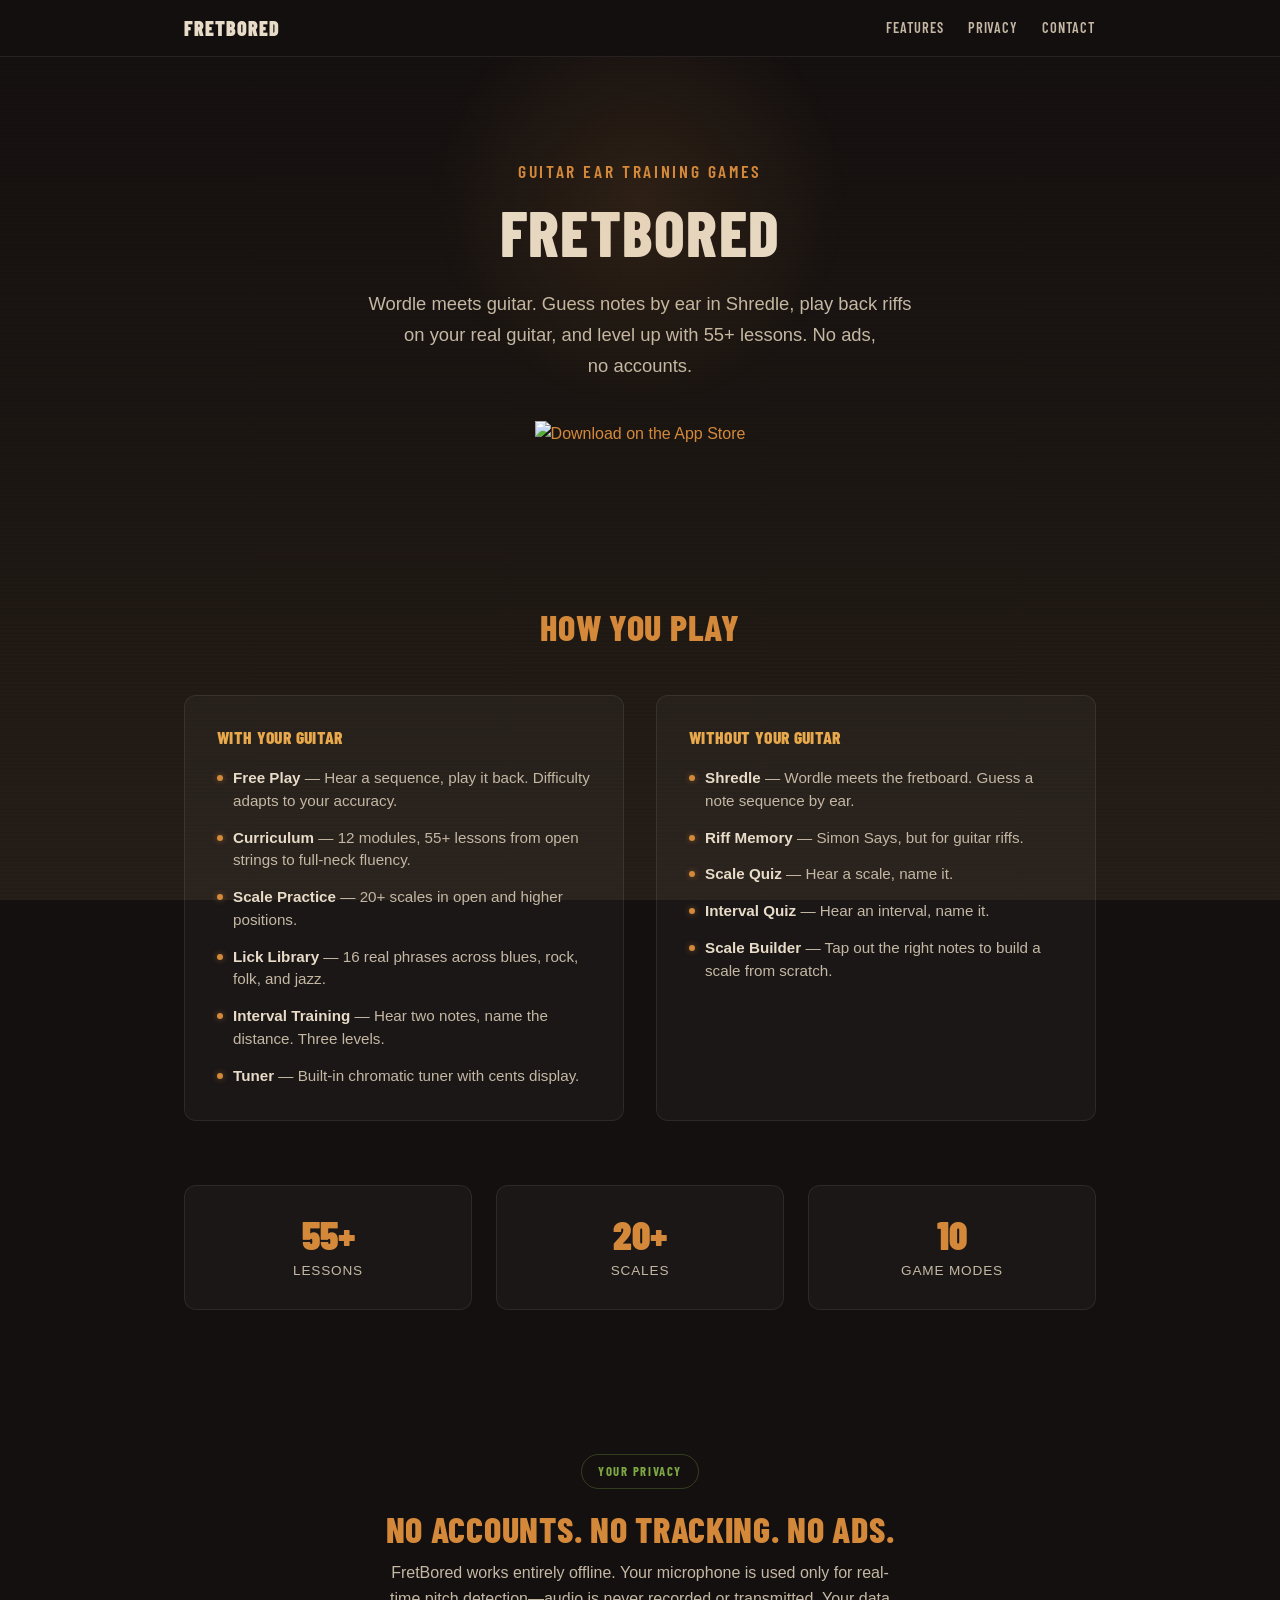
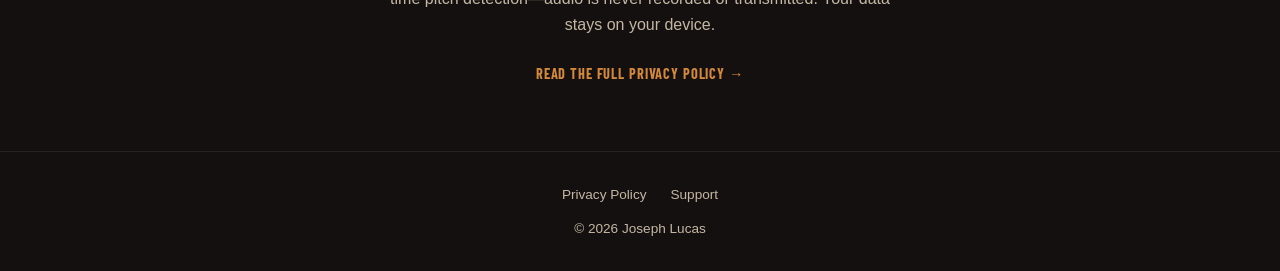
==== index.html @ 246f92b3 "first" ====
<!DOCTYPE html>
<html lang="en">
<head>
  <meta charset="UTF-8">
  <meta name="viewport" content="width=device-width, initial-scale=1.0">
  <title>FretBored — Guitar Ear Training Games</title>
  <meta name="description" content="Wordle meets guitar. Guess notes by ear in Shredle, play back riffs on your real guitar, and level up with 55+ lessons. No ads, no accounts.">
  <link rel="stylesheet" href="css/style.css">
</head>
<body>

  <nav class="site-nav">
    <div class="container">
      <a href="/" class="logo">FretBored</a>
      <ul class="nav-links">
        <li><a href="#features">Features</a></li>
        <li><a href="privacy.html">Privacy</a></li>
        <li><a href="mailto:support@fretbored.com">Contact</a></li>
      </ul>
    </div>
  </nav>

  <section class="hero">
    <div class="container">
      <p class="subtitle">Guitar Ear Training Games</p>
      <h1>FretBored</h1>
      <p class="tagline">
        Wordle meets guitar. Guess notes by ear in Shredle, play back riffs
        on your real guitar, and level up with 55+ lessons. No&nbsp;ads,
        no&nbsp;accounts.
      </p>
      <a href="https://apps.apple.com/app/fretbored" class="app-store-badge" aria-label="Download on the App Store">
        <img src="https://developer.apple.com/assets/elements/badges/download-on-the-app-store.svg"
             alt="Download on the App Store">
      </a>
    </div>
  </section>

  <section id="features">
    <div class="container">
      <h2 style="text-align:center;">How You Play</h2>
      <div class="features-grid">

        <div class="feature-column">
          <h3>With Your Guitar</h3>
          <ul class="feature-list">
            <li><span class="dot"></span><span><strong>Free Play</strong> &mdash; Hear a sequence, play it back. Difficulty adapts to your accuracy.</span></li>
            <li><span class="dot"></span><span><strong>Curriculum</strong> &mdash; 12 modules, 55+ lessons from open strings to full-neck fluency.</span></li>
            <li><span class="dot"></span><span><strong>Scale Practice</strong> &mdash; 20+ scales in open and higher positions.</span></li>
            <li><span class="dot"></span><span><strong>Lick Library</strong> &mdash; 16 real phrases across blues, rock, folk, and jazz.</span></li>
            <li><span class="dot"></span><span><strong>Interval Training</strong> &mdash; Hear two notes, name the distance. Three levels.</span></li>
            <li><span class="dot"></span><span><strong>Tuner</strong> &mdash; Built-in chromatic tuner with cents display.</span></li>
          </ul>
        </div>

        <div class="feature-column">
          <h3>Without Your Guitar</h3>
          <ul class="feature-list">
            <li><span class="dot"></span><span><strong>Shredle</strong> &mdash; Wordle meets the fretboard. Guess a note sequence by ear.</span></li>
            <li><span class="dot"></span><span><strong>Riff Memory</strong> &mdash; Simon Says, but for guitar riffs.</span></li>
            <li><span class="dot"></span><span><strong>Scale Quiz</strong> &mdash; Hear a scale, name it.</span></li>
            <li><span class="dot"></span><span><strong>Interval Quiz</strong> &mdash; Hear an interval, name it.</span></li>
            <li><span class="dot"></span><span><strong>Scale Builder</strong> &mdash; Tap out the right notes to build a scale from scratch.</span></li>
          </ul>
        </div>

      </div>

      <div class="highlights">
        <div class="highlight-card">
          <div class="number">55+</div>
          <div class="label">Lessons</div>
        </div>
        <div class="highlight-card">
          <div class="number">20+</div>
          <div class="label">Scales</div>
        </div>
        <div class="highlight-card">
          <div class="number">10</div>
          <div class="label">Game Modes</div>
        </div>
      </div>
    </div>
  </section>

  <section class="privacy-callout">
    <div class="container">
      <div class="badge">Your Privacy</div>
      <h2>No Accounts. No Tracking. No&nbsp;Ads.</h2>
      <p>
        FretBored works entirely offline. Your microphone is used only for
        real-time pitch detection&mdash;audio is never recorded or transmitted.
        Your data stays on your device.
      </p>
      <a href="privacy.html" class="cta-link">Read the full privacy policy &rarr;</a>
    </div>
  </section>

  <footer class="site-footer">
    <div class="container">
      <ul class="footer-links">
        <li><a href="privacy.html">Privacy Policy</a></li>
        <li><a href="mailto:support@fretbored.com">Support</a></li>
      </ul>
      <p>&copy; 2026 Joseph Lucas</p>
    </div>
  </footer>

</body>
</html>
---- css/style.css ----
/* ── FretBored — amp-style theme ── */

@import url('https://fonts.googleapis.com/css2?family=Barlow+Condensed:wght@500;600;700;800;900&display=swap');

:root {
  --bg-dark: #141010;
  --bg-mid: #1c1612;
  --bg-light: #261e18;
  --cream: #e8dcc8;
  --cream-muted: #c4b8a4;
  --amber: #d4893a;
  --amber-light: #e8a84c;
  --amber-dark: #a56a2a;
  --copper: #b87333;
  --chrome: #8a8a8a;
  --chrome-bright: #b0b0b0;
  --chrome-dark: #4a4a4a;
  --rosewood: #231b14;
  --success: #7da844;
  --panel-border: rgba(255, 255, 255, 0.08);
  --panel-bg: rgba(255, 255, 255, 0.03);
  --font-display: 'Barlow Condensed', sans-serif;
}

*, *::before, *::after { box-sizing: border-box; margin: 0; padding: 0; }

html { scroll-behavior: smooth; }

body {
  font-family: -apple-system, BlinkMacSystemFont, "Segoe UI", Roboto, Helvetica, Arial, sans-serif;
  background: var(--bg-dark);
  color: var(--cream);
  line-height: 1.6;
  min-height: 100vh;
  -webkit-font-smoothing: antialiased;
}

/* ── Tolex background texture ── */

body::before {
  content: '';
  position: fixed;
  inset: 0;
  background:
    repeating-linear-gradient(
      0deg,
      transparent,
      transparent 2px,
      rgba(0, 0, 0, 0.06) 2px,
      rgba(0, 0, 0, 0.06) 4px
    ),
    linear-gradient(180deg, var(--bg-dark) 0%, var(--bg-mid) 50%, var(--bg-light) 100%);
  z-index: -1;
  pointer-events: none;
}

/* ── Layout ── */

.container {
  max-width: 960px;
  margin: 0 auto;
  padding: 0 24px;
}

section {
  padding: 80px 0;
}

a {
  color: var(--amber);
  text-decoration: none;
  transition: color 0.2s;
}
a:hover { color: var(--amber-light); }

/* ── Typography ── */

h1, h2, h3, h4 {
  font-family: var(--font-display);
  font-weight: 800;
  line-height: 1.1;
  letter-spacing: 0.02em;
  text-transform: uppercase;
}

h1 { font-size: clamp(2.5rem, 6vw, 4rem); }
h2 { font-size: clamp(1.5rem, 4vw, 2.25rem); color: var(--amber); }
h3 { font-size: 1.2rem; color: var(--amber-light); }

/* ── Nav ── */

.site-nav {
  position: sticky;
  top: 0;
  z-index: 100;
  background: rgba(20, 16, 16, 0.85);
  backdrop-filter: blur(12px);
  -webkit-backdrop-filter: blur(12px);
  border-bottom: 1px solid var(--panel-border);
}

.site-nav .container {
  display: flex;
  align-items: center;
  justify-content: space-between;
  height: 56px;
}

.site-nav .logo {
  font-family: var(--font-display);
  font-weight: 900;
  font-size: 1.25rem;
  color: var(--cream);
  text-transform: uppercase;
  letter-spacing: 0.05em;
}

.site-nav .nav-links {
  display: flex;
  gap: 24px;
  list-style: none;
}

.site-nav .nav-links a {
  font-family: var(--font-display);
  font-weight: 600;
  font-size: 0.9rem;
  color: var(--cream-muted);
  text-transform: uppercase;
  letter-spacing: 0.06em;
  transition: color 0.2s;
}
.site-nav .nav-links a:hover { color: var(--amber); }

/* ── Hero ── */

.hero {
  text-align: center;
  padding: 100px 0 80px;
  position: relative;
}

.hero::after {
  content: '';
  position: absolute;
  top: 30%;
  left: 50%;
  transform: translate(-50%, -50%);
  width: 420px;
  height: 420px;
  background: radial-gradient(circle, rgba(212, 137, 58, 0.12) 0%, transparent 70%);
  pointer-events: none;
}

.hero .subtitle {
  font-family: var(--font-display);
  font-weight: 600;
  font-size: 1.1rem;
  color: var(--amber);
  text-transform: uppercase;
  letter-spacing: 0.15em;
  margin-bottom: 12px;
}

.hero h1 {
  margin-bottom: 20px;
}

.hero .tagline {
  font-size: 1.15rem;
  color: var(--cream-muted);
  max-width: 560px;
  margin: 0 auto 40px;
  line-height: 1.7;
}

.app-store-badge {
  display: inline-block;
  transition: opacity 0.2s, transform 0.2s;
}
.app-store-badge:hover {
  opacity: 0.85;
  transform: scale(1.03);
}
.app-store-badge img {
  height: 54px;
}

/* ── Features ── */

.features-grid {
  display: grid;
  grid-template-columns: 1fr 1fr;
  gap: 32px;
  margin-top: 48px;
}

.feature-column {
  background: var(--panel-bg);
  border: 1px solid var(--panel-border);
  border-radius: 12px;
  padding: 32px;
  transition: border-color 0.3s;
}
.feature-column:hover {
  border-color: rgba(212, 137, 58, 0.2);
}

.feature-column h3 {
  margin-bottom: 20px;
  font-size: 1.1rem;
}

.feature-list {
  list-style: none;
  display: flex;
  flex-direction: column;
  gap: 14px;
}

.feature-list li {
  display: flex;
  align-items: flex-start;
  gap: 10px;
  font-size: 0.95rem;
  color: var(--cream-muted);
  line-height: 1.5;
}

.feature-list .dot {
  flex-shrink: 0;
  width: 6px;
  height: 6px;
  margin-top: 8px;
  border-radius: 50%;
  background: var(--amber);
  box-shadow: 0 0 6px rgba(212, 137, 58, 0.5);
}

.feature-list strong {
  color: var(--cream);
}

/* ── Highlights row ── */

.highlights {
  display: grid;
  grid-template-columns: repeat(3, 1fr);
  gap: 24px;
  margin-top: 64px;
}

.highlight-card {
  text-align: center;
  padding: 28px 20px;
  background: var(--panel-bg);
  border: 1px solid var(--panel-border);
  border-radius: 12px;
}

.highlight-card .number {
  font-family: var(--font-display);
  font-weight: 900;
  font-size: 2.5rem;
  color: var(--amber);
  line-height: 1;
}

.highlight-card .label {
  font-size: 0.85rem;
  color: var(--cream-muted);
  margin-top: 6px;
  text-transform: uppercase;
  letter-spacing: 0.06em;
}

/* ── Privacy callout ── */

.privacy-callout {
  text-align: center;
  padding: 64px 0;
}

.privacy-callout .badge {
  display: inline-block;
  font-family: var(--font-display);
  font-weight: 700;
  font-size: 0.8rem;
  text-transform: uppercase;
  letter-spacing: 0.12em;
  color: var(--success);
  border: 1px solid rgba(125, 168, 68, 0.3);
  border-radius: 20px;
  padding: 6px 16px;
  margin-bottom: 20px;
}

.privacy-callout h2 {
  margin-bottom: 12px;
}

.privacy-callout p {
  color: var(--cream-muted);
  max-width: 520px;
  margin: 0 auto 24px;
}

.privacy-callout .cta-link {
  font-family: var(--font-display);
  font-weight: 700;
  text-transform: uppercase;
  letter-spacing: 0.06em;
  font-size: 0.9rem;
}

/* ── Footer ── */

.site-footer {
  border-top: 1px solid var(--panel-border);
  padding: 32px 0;
  text-align: center;
  font-size: 0.85rem;
  color: var(--cream-muted);
}

.footer-links {
  display: flex;
  justify-content: center;
  gap: 24px;
  list-style: none;
  margin-bottom: 12px;
}

.footer-links a {
  color: var(--cream-muted);
  font-size: 0.85rem;
}
.footer-links a:hover { color: var(--amber); }

/* ── Privacy policy page ── */

.policy {
  max-width: 680px;
  margin: 0 auto;
  padding: 60px 24px 80px;
}

.policy .updated {
  color: var(--cream-muted);
  font-size: 0.875rem;
  margin-bottom: 32px;
}

.policy h1 {
  font-size: 2rem;
  margin-bottom: 8px;
}

.policy h2 {
  font-size: 1.25rem;
  margin-top: 40px;
  margin-bottom: 12px;
}

.policy p {
  color: var(--cream-muted);
  margin-bottom: 16px;
}

.policy strong {
  color: var(--cream);
}

.policy a {
  color: var(--amber);
}

/* ── Responsive ── */

@media (max-width: 700px) {
  section { padding: 56px 0; }

  .features-grid {
    grid-template-columns: 1fr;
    gap: 24px;
  }

  .highlights {
    grid-template-columns: 1fr;
    gap: 16px;
  }

  .hero { padding: 72px 0 56px; }
  .hero .tagline { font-size: 1rem; }
}
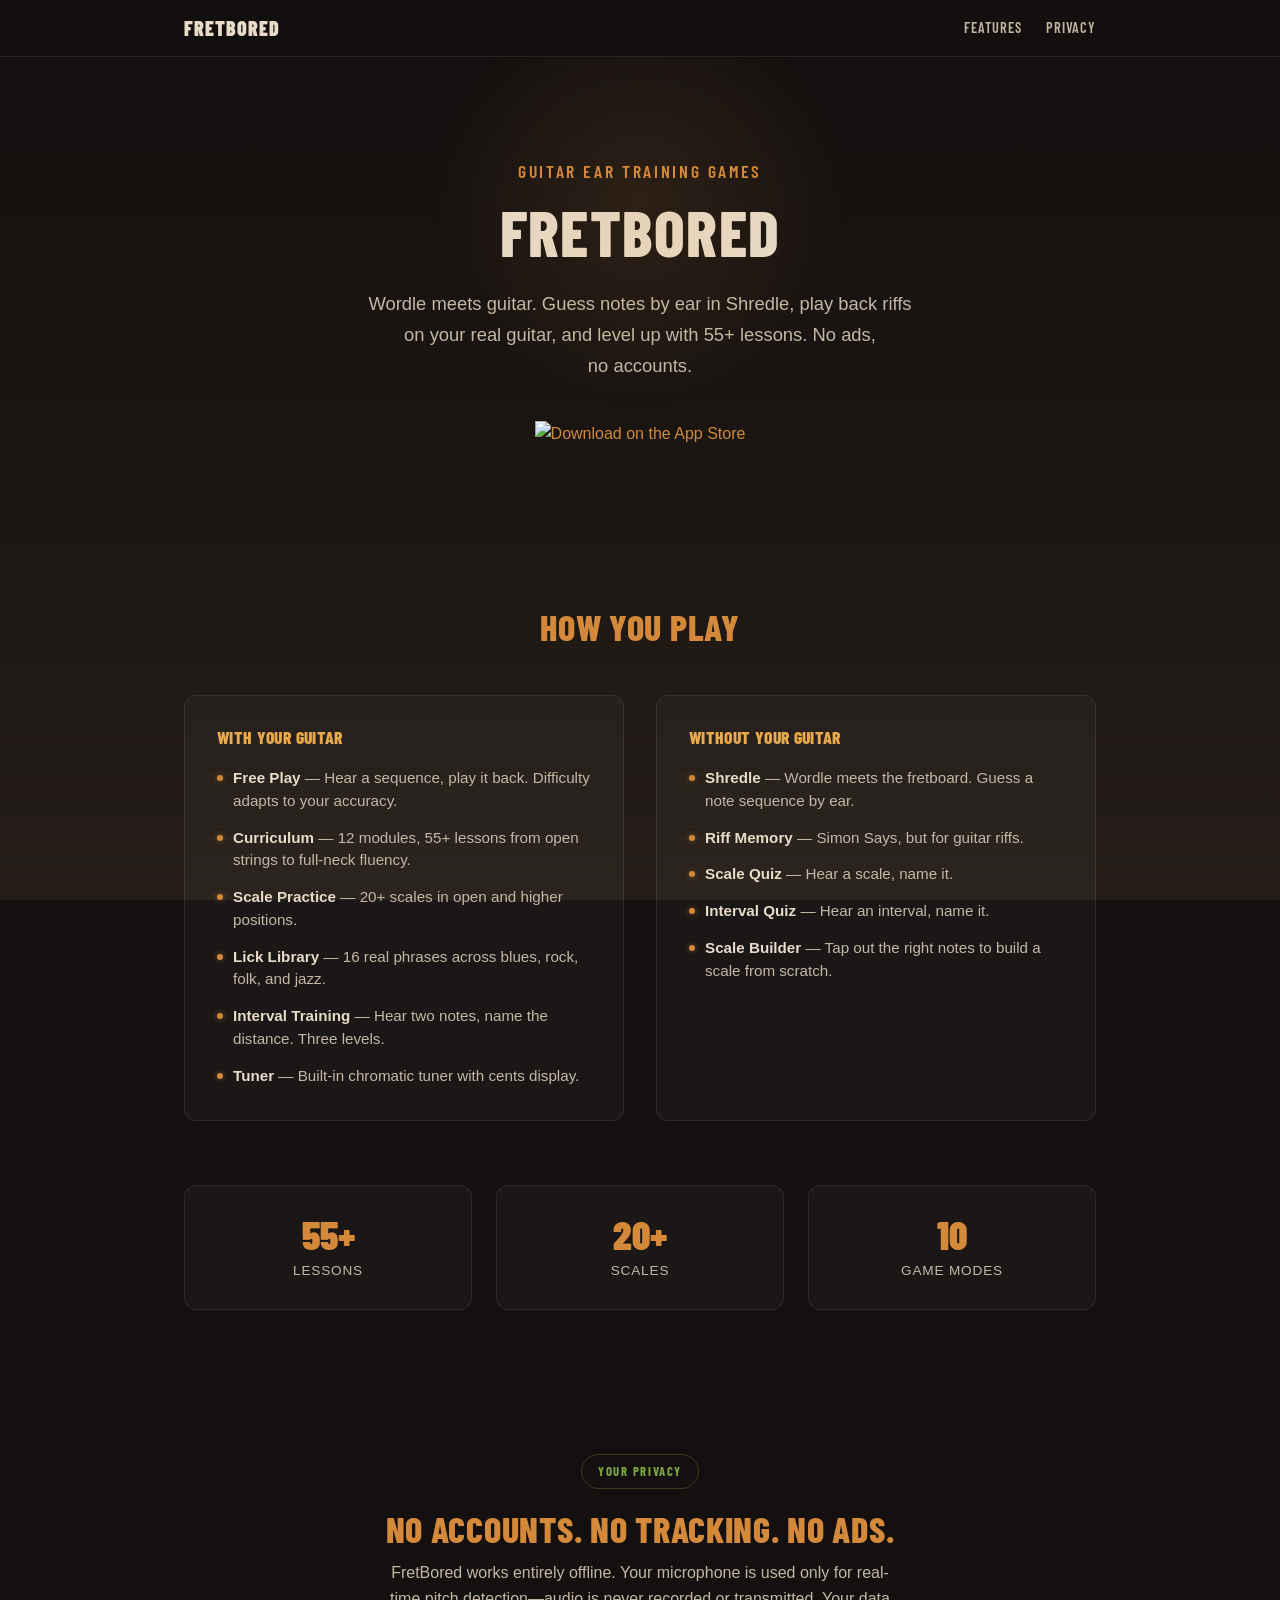
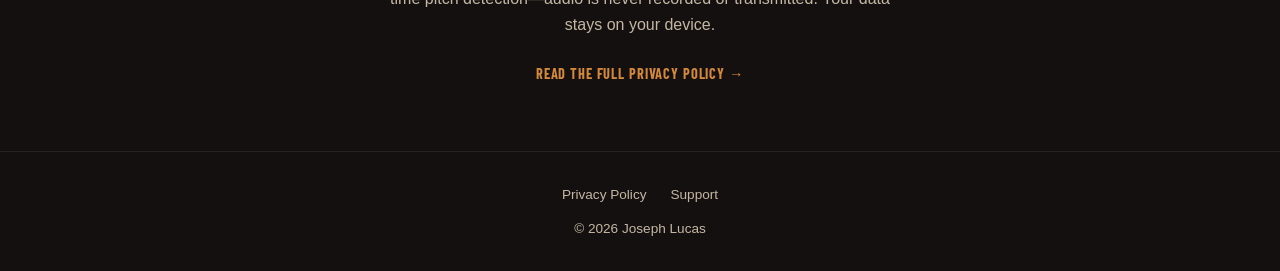
==== commit 46f6ee60: "Update index.html" ====
--- a/index.html
+++ b/index.html
@@ -15,7 +15,6 @@
       <ul class="nav-links">
         <li><a href="#features">Features</a></li>
         <li><a href="privacy.html">Privacy</a></li>
-        <li><a href="mailto:support@fretbored.com">Contact</a></li>
       </ul>
     </div>
   </nav>
